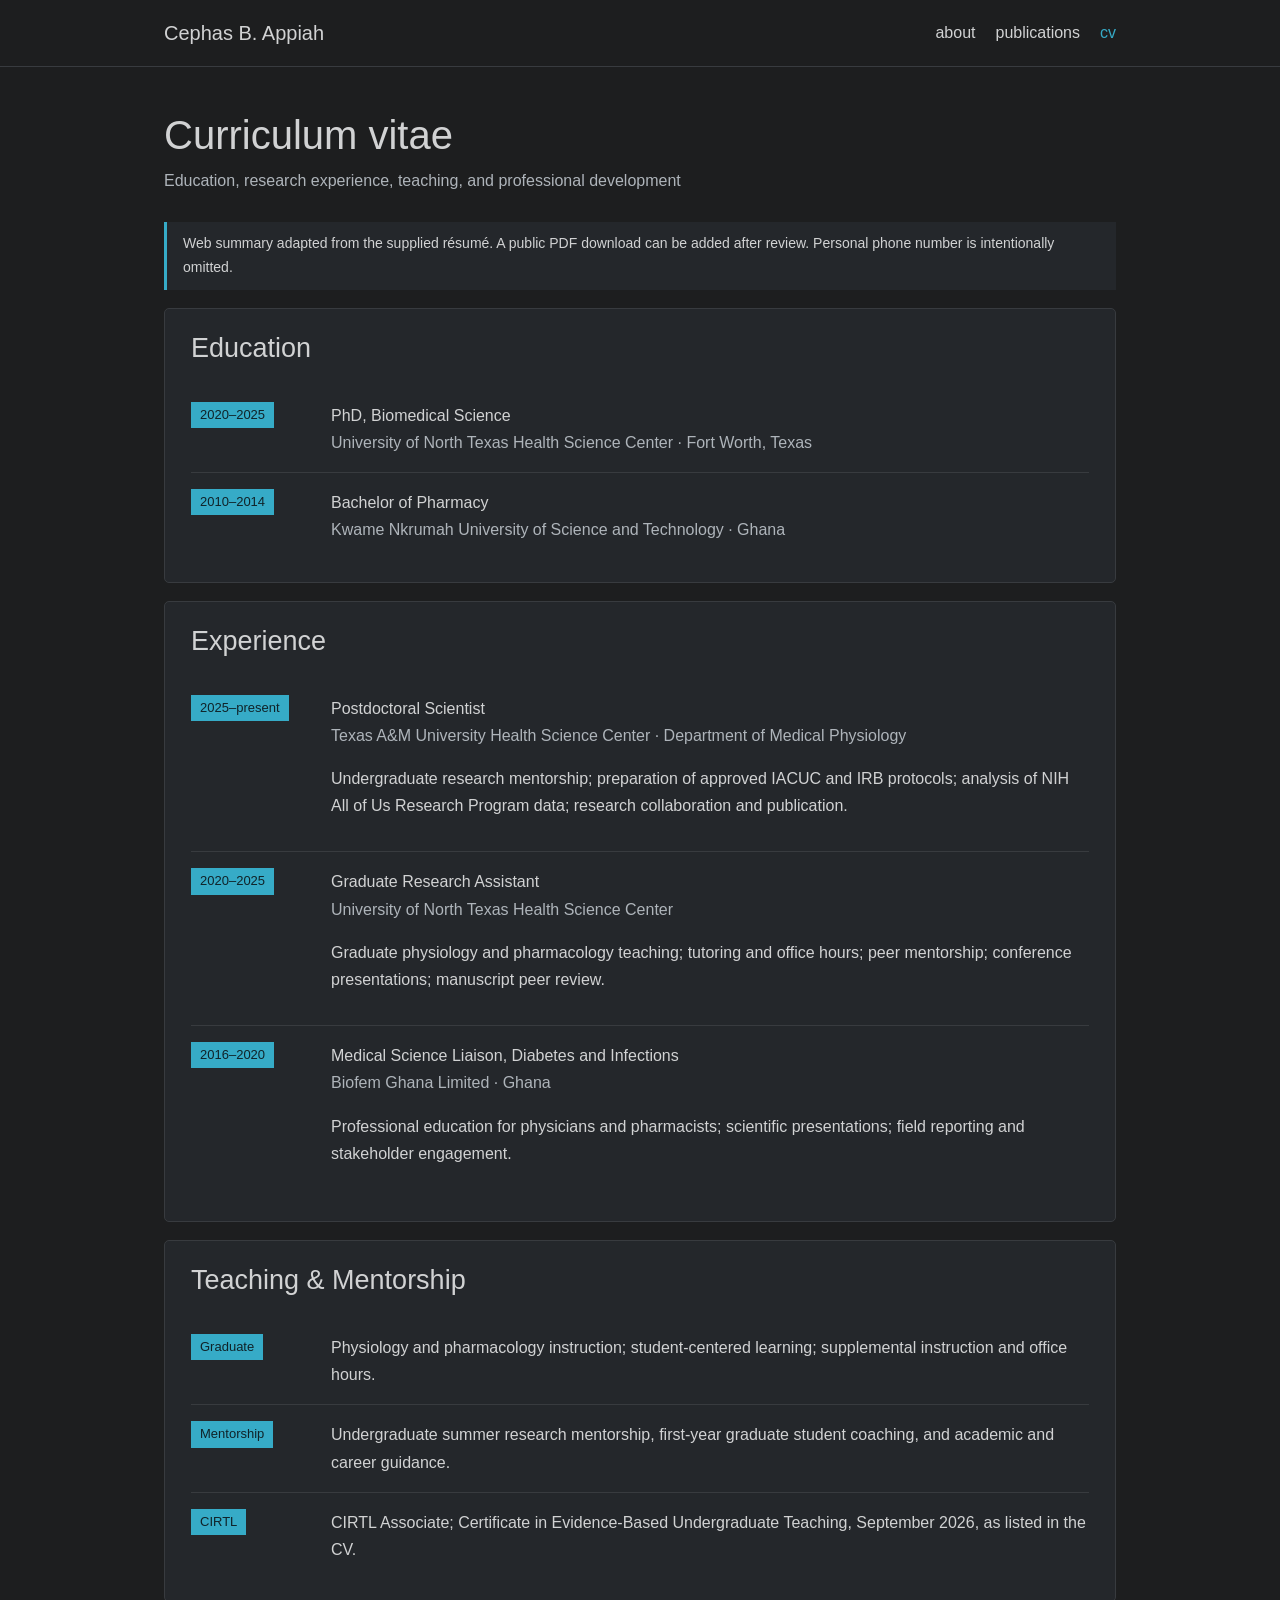
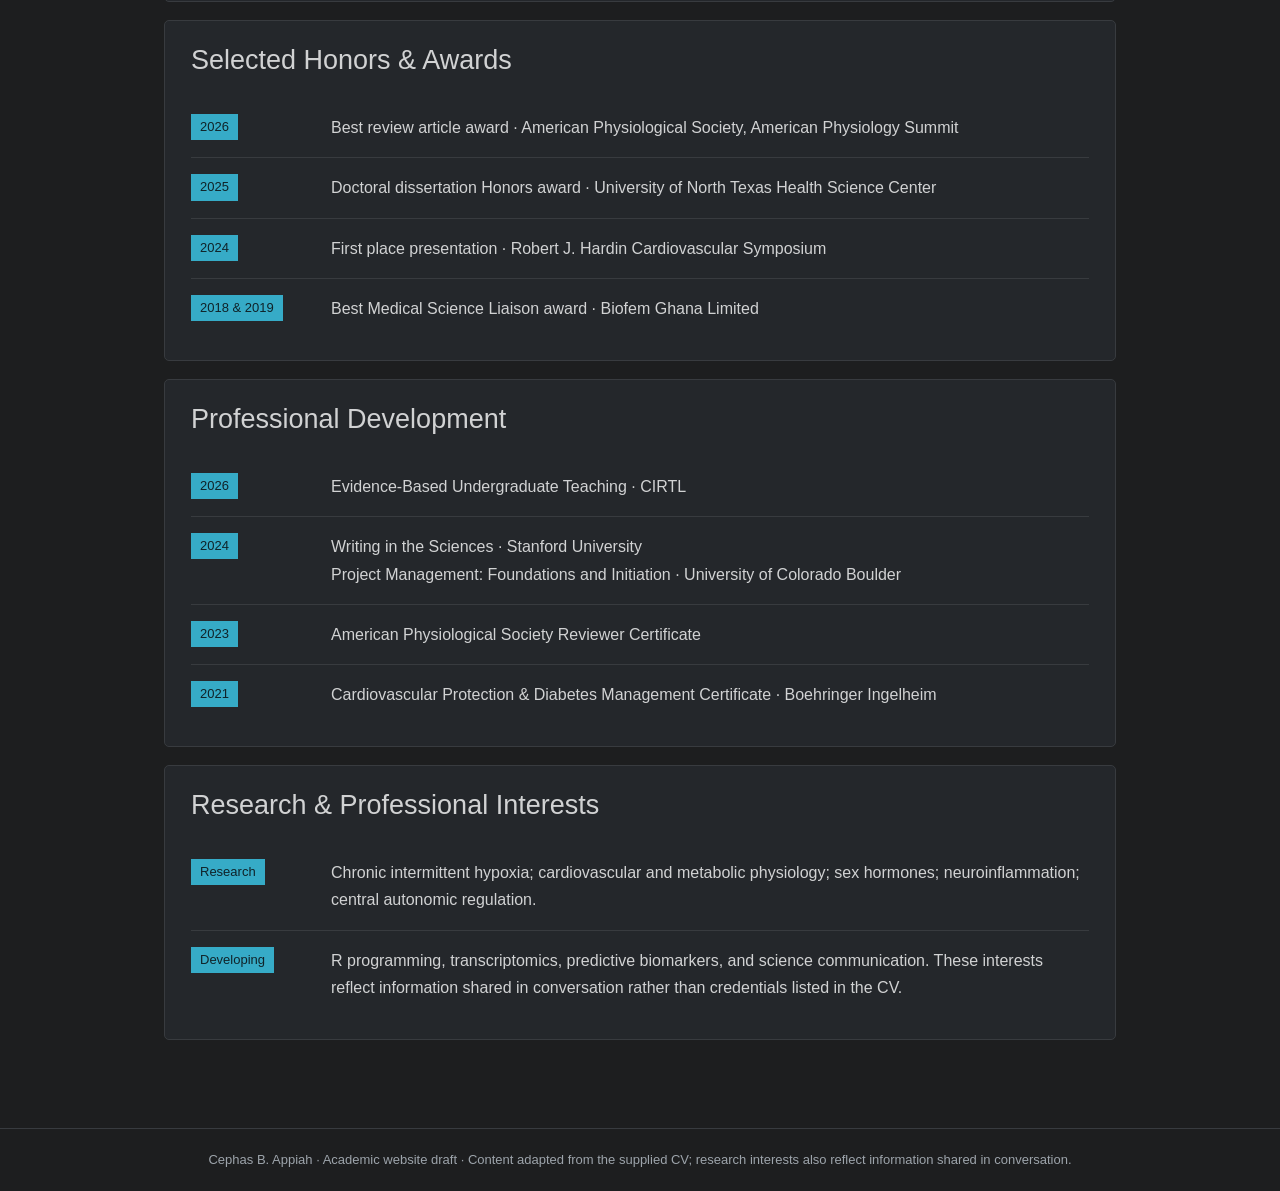
==== cv.html @ 6aa73a5d "Add files via upload Add academic website" ====
<!doctype html><html lang="en"><head><meta charset="utf-8"><meta name="viewport" content="width=device-width, initial-scale=1"><title>CV | Cephas B. Appiah</title><link rel="stylesheet" href="style.css"></head><body><header><div class="bar"><a class="brand" href="index.html">Cephas B. Appiah</a><nav aria-label="Main navigation"><a href="index.html" >about</a><a href="publications.html" >publications</a><a href="cv.html" aria-current="page">cv</a></nav></div></header><main><h1>Curriculum vitae</h1><p class="subtitle">Education, research experience, teaching, and professional development</p><p class="note">Web summary adapted from the supplied résumé. A public PDF download can be added after review. Personal phone number is intentionally omitted.</p><section class="card"><h2>Education</h2><div class="entry"><span class="year">2020–2025</span><div>PhD, Biomedical Science<br><span class="muted">University of North Texas Health Science Center · Fort Worth, Texas</span></div></div><div class="entry"><span class="year">2010–2014</span><div>Bachelor of Pharmacy<br><span class="muted">Kwame Nkrumah University of Science and Technology · Ghana</span></div></div></section><section class="card"><h2>Experience</h2><div class="entry"><span class="year">2025–present</span><div>Postdoctoral Scientist<br><span class="muted">Texas A&amp;M University Health Science Center · Department of Medical Physiology</span><p>Undergraduate research mentorship; preparation of approved IACUC and IRB protocols; analysis of NIH All of Us Research Program data; research collaboration and publication.</p></div></div><div class="entry"><span class="year">2020–2025</span><div>Graduate Research Assistant<br><span class="muted">University of North Texas Health Science Center</span><p>Graduate physiology and pharmacology teaching; tutoring and office hours; peer mentorship; conference presentations; manuscript peer review.</p></div></div><div class="entry"><span class="year">2016–2020</span><div>Medical Science Liaison, Diabetes and Infections<br><span class="muted">Biofem Ghana Limited · Ghana</span><p>Professional education for physicians and pharmacists; scientific presentations; field reporting and stakeholder engagement.</p></div></div></section><section class="card"><h2>Teaching &amp; Mentorship</h2><div class="entry"><span class="year">Graduate</span><div>Physiology and pharmacology instruction; student-centered learning; supplemental instruction and office hours.</div></div><div class="entry"><span class="year">Mentorship</span><div>Undergraduate summer research mentorship, first-year graduate student coaching, and academic and career guidance.</div></div><div class="entry"><span class="year">CIRTL</span><div>CIRTL Associate; Certificate in Evidence-Based Undergraduate Teaching, September 2026, as listed in the CV.</div></div></section><section class="card"><h2>Selected Honors &amp; Awards</h2><div class="entry"><span class="year">2026</span><div>Best review article award · American Physiological Society, American Physiology Summit</div></div><div class="entry"><span class="year">2025</span><div>Doctoral dissertation Honors award · University of North Texas Health Science Center</div></div><div class="entry"><span class="year">2024</span><div>First place presentation · Robert J. Hardin Cardiovascular Symposium</div></div><div class="entry"><span class="year">2018 &amp; 2019</span><div>Best Medical Science Liaison award · Biofem Ghana Limited</div></div></section><section class="card"><h2>Professional Development</h2><div class="entry"><span class="year">2026</span><div>Evidence-Based Undergraduate Teaching · CIRTL</div></div><div class="entry"><span class="year">2024</span><div>Writing in the Sciences · Stanford University<br>Project Management: Foundations and Initiation · University of Colorado Boulder</div></div><div class="entry"><span class="year">2023</span><div>American Physiological Society Reviewer Certificate</div></div><div class="entry"><span class="year">2021</span><div>Cardiovascular Protection &amp; Diabetes Management Certificate · Boehringer Ingelheim</div></div></section><section class="card"><h2>Research &amp; Professional Interests</h2><div class="entry"><span class="year">Research</span><div>Chronic intermittent hypoxia; cardiovascular and metabolic physiology; sex hormones; neuroinflammation; central autonomic regulation.</div></div><div class="entry"><span class="year">Developing</span><div>R programming, transcriptomics, predictive biomarkers, and science communication. These interests reflect information shared in conversation rather than credentials listed in the CV.</div></div></section></main><footer>Cephas B. Appiah · Academic website draft · Content adapted from the supplied CV; research interests also reflect information shared in conversation.</footer></body></html>
---- style.css ----
*{box-sizing:border-box} :root{--bg:#1d1e1f;--card:#24272b;--text:#d1d2d3;--accent:#36abc7;--line:#383b3f} body{margin:0;background:var(--bg);color:var(--text);font:16px/1.7 Arial,sans-serif}a{color:var(--accent);text-decoration:none}a:hover{text-decoration:underline}header{border-bottom:1px solid var(--line);position:sticky;top:0;background:var(--bg);z-index:2}.bar{max-width:1000px;margin:auto;padding:16px 24px;display:flex;justify-content:space-between;gap:24px;align-items:center}.brand{color:var(--text);font-size:20px}nav{display:flex;gap:20px;flex-wrap:wrap}nav a{color:var(--text)}nav a[aria-current=page]{color:var(--accent)}main{max-width:1000px;margin:auto;padding:42px 24px 70px}h1,h2,h3{font-weight:400;line-height:1.3}h1{font-size:40px;margin:0 0 6px}h2{font-size:27px;margin-top:34px}h3{font-size:20px}.subtitle{color:#aeb4ba;margin:0 0 28px}.profile{float:right;width:260px;margin:0 0 24px 34px}.portrait{height:285px;border:1px dashed #626b74;border-radius:5px;display:grid;place-items:center;text-align:center;padding:25px;background:var(--card);color:#aeb4ba}.contact{font-size:14px;overflow-wrap:anywhere}.clear{clear:both}.card{background:var(--card);border:1px solid var(--line);border-radius:5px;padding:22px 26px;margin:18px 0}.card h2{margin:0 0 20px}.entry{padding:16px 0;border-top:1px solid var(--line);display:grid;grid-template-columns:120px 1fr;gap:20px}.entry:first-of-type{border-top:0}.year{background:var(--accent);color:#102329;padding:2px 9px;font-size:13px;align-self:start;width:fit-content}.muted{color:#aeb4ba}.pub{margin:23px 0}.pub p{margin:3px 0}.pubyear{text-align:right;color:#8c939a;border-top:1px solid var(--line);padding-top:18px;font-size:29px}input{background:#e6e7e8;color:#222;border:0;border-radius:4px;padding:12px;font:inherit;width:min(100%,400px);margin:18px 0}.button{display:inline-block;border:1px solid var(--accent);padding:7px 15px;border-radius:4px;margin:8px 8px 8px 0}footer{border-top:1px solid var(--line);padding:20px;text-align:center;color:#9da4ab;font-size:13px}.note{font-size:14px;border-left:3px solid var(--accent);padding:10px 16px;background:var(--card)}@media(max-width:650px){.bar{align-items:flex-start;flex-direction:column;gap:10px}nav{gap:16px}h1{font-size:32px}.profile{float:none;width:100%;margin:20px 0}.portrait{height:220px}.entry{grid-template-columns:1fr;gap:8px}main{padding-top:28px}}
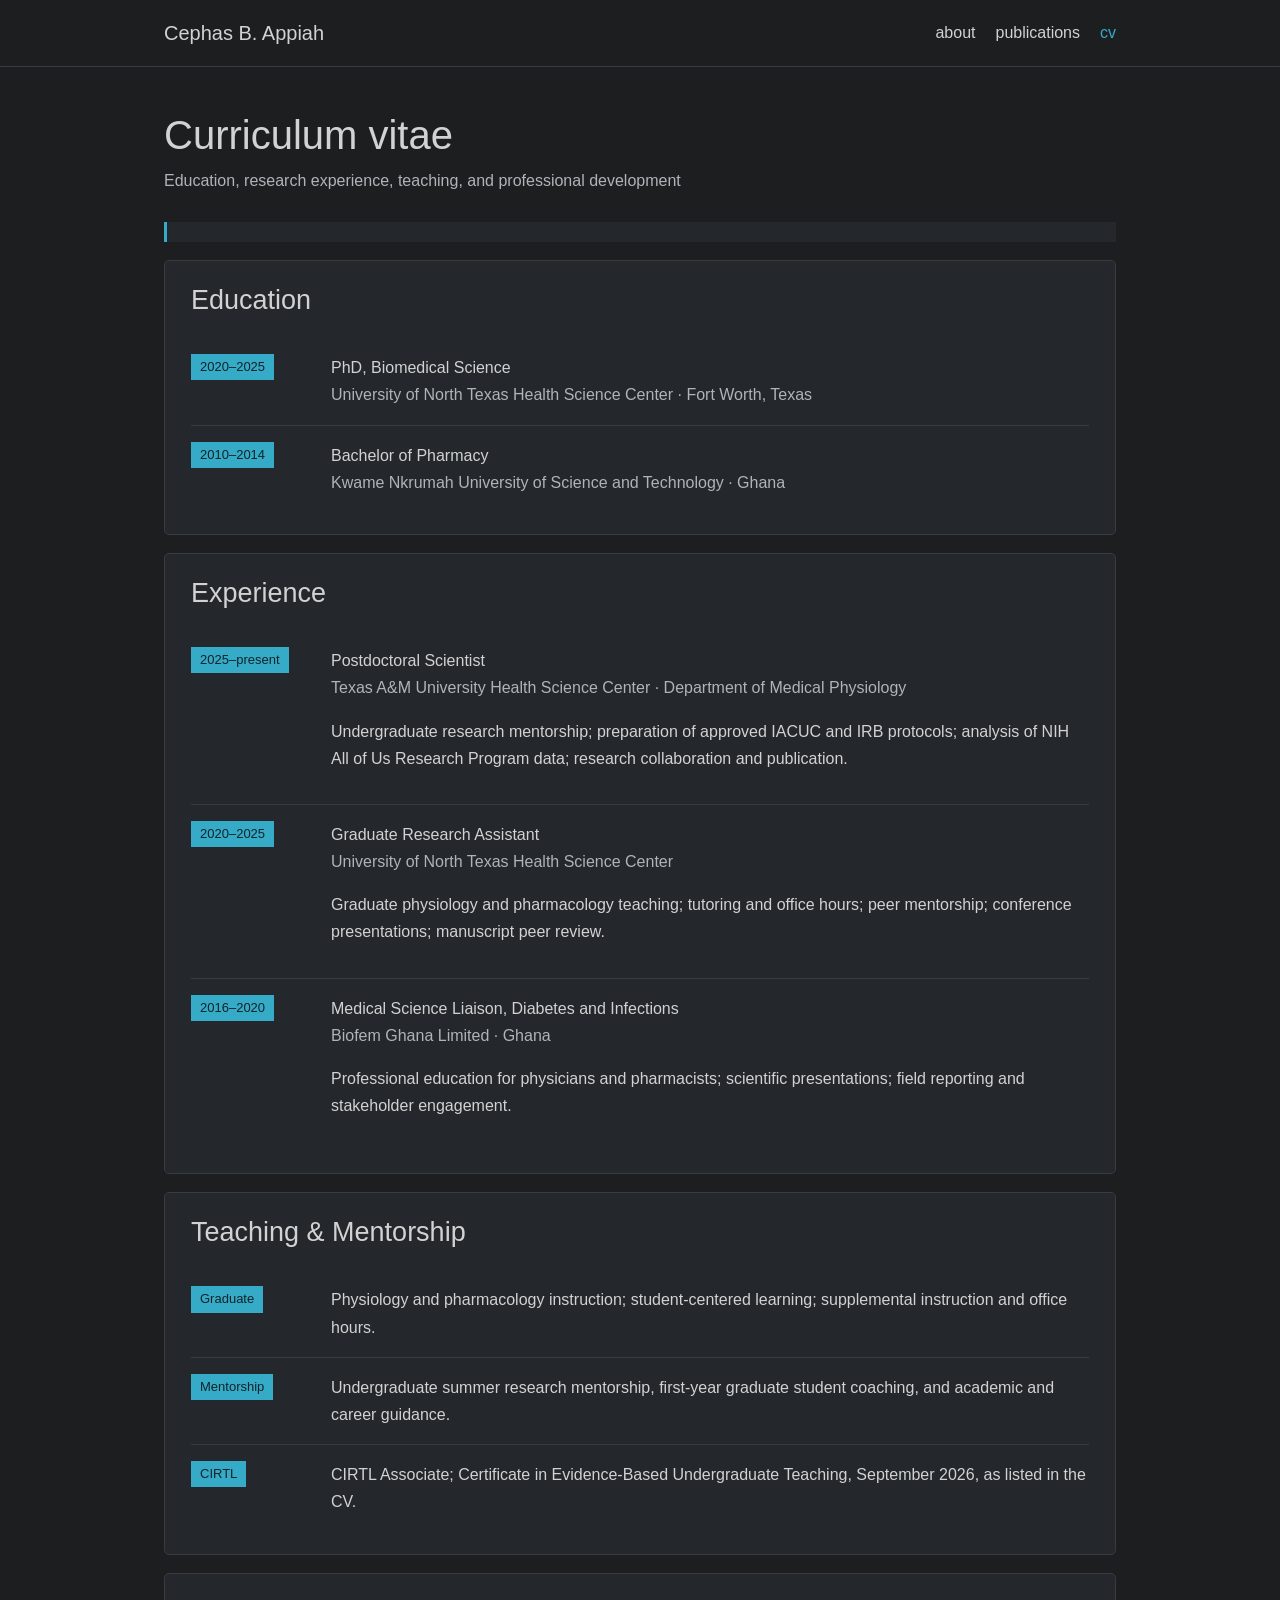
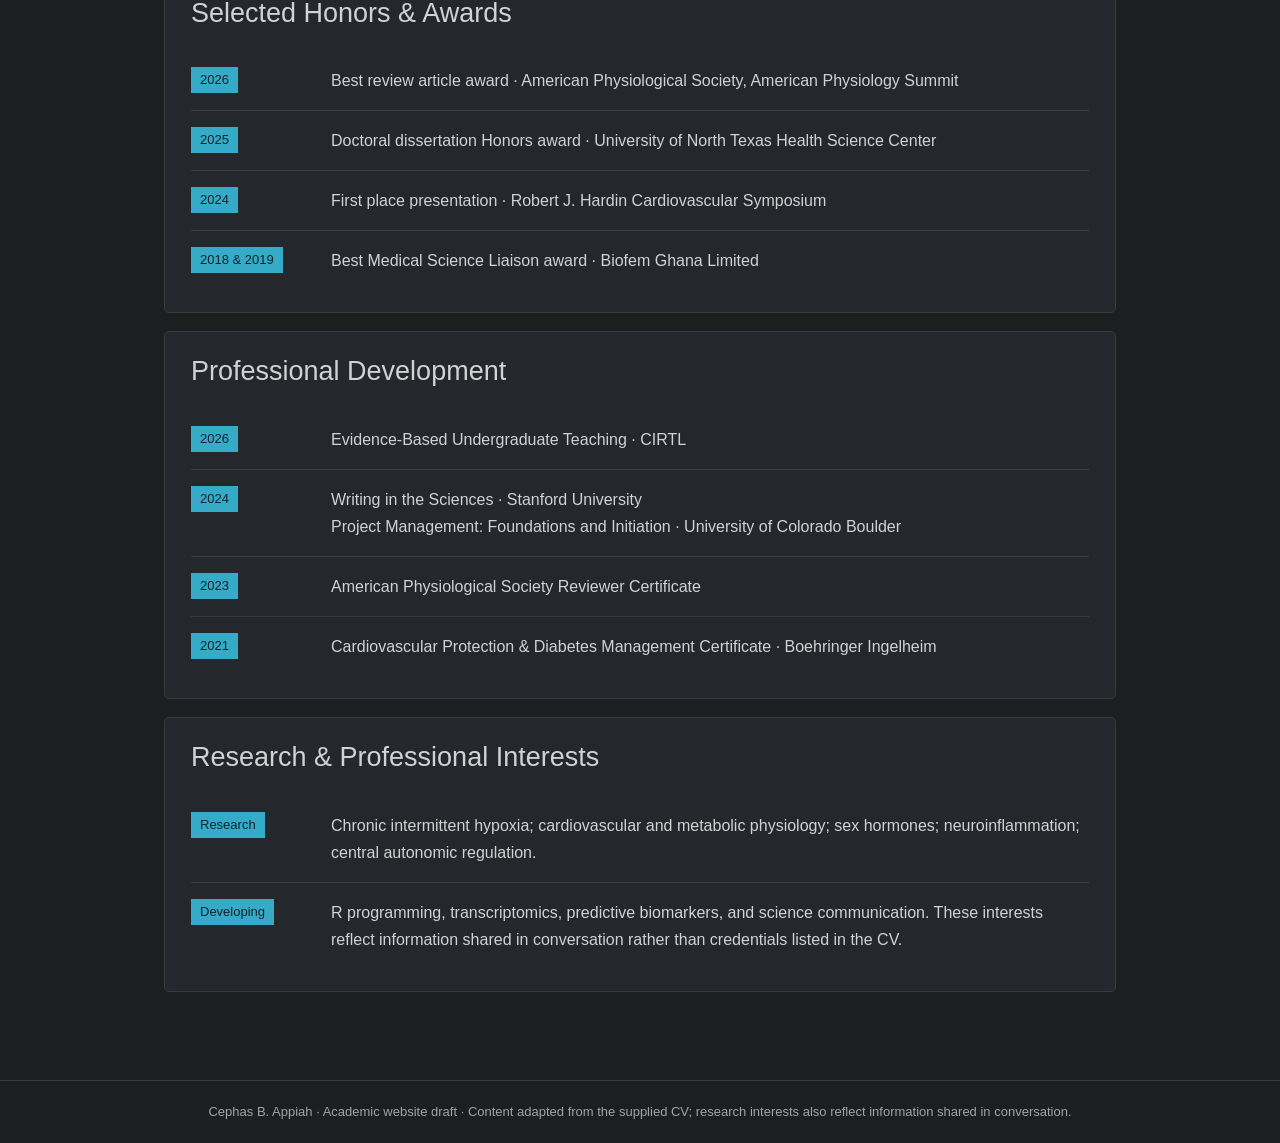
==== commit 4e350c28: "Update cv.html" ====
--- a/cv.html
+++ b/cv.html
@@ -1 +1 @@
-<!doctype html><html lang="en"><head><meta charset="utf-8"><meta name="viewport" content="width=device-width, initial-scale=1"><title>CV | Cephas B. Appiah</title><link rel="stylesheet" href="style.css"></head><body><header><div class="bar"><a class="brand" href="index.html">Cephas B. Appiah</a><nav aria-label="Main navigation"><a href="index.html" >about</a><a href="publications.html" >publications</a><a href="cv.html" aria-current="page">cv</a></nav></div></header><main><h1>Curriculum vitae</h1><p class="subtitle">Education, research experience, teaching, and professional development</p><p class="note">Web summary adapted from the supplied résumé. A public PDF download can be added after review. Personal phone number is intentionally omitted.</p><section class="card"><h2>Education</h2><div class="entry"><span class="year">2020–2025</span><div>PhD, Biomedical Science<br><span class="muted">University of North Texas Health Science Center · Fort Worth, Texas</span></div></div><div class="entry"><span class="year">2010–2014</span><div>Bachelor of Pharmacy<br><span class="muted">Kwame Nkrumah University of Science and Technology · Ghana</span></div></div></section><section class="card"><h2>Experience</h2><div class="entry"><span class="year">2025–present</span><div>Postdoctoral Scientist<br><span class="muted">Texas A&amp;M University Health Science Center · Department of Medical Physiology</span><p>Undergraduate research mentorship; preparation of approved IACUC and IRB protocols; analysis of NIH All of Us Research Program data; research collaboration and publication.</p></div></div><div class="entry"><span class="year">2020–2025</span><div>Graduate Research Assistant<br><span class="muted">University of North Texas Health Science Center</span><p>Graduate physiology and pharmacology teaching; tutoring and office hours; peer mentorship; conference presentations; manuscript peer review.</p></div></div><div class="entry"><span class="year">2016–2020</span><div>Medical Science Liaison, Diabetes and Infections<br><span class="muted">Biofem Ghana Limited · Ghana</span><p>Professional education for physicians and pharmacists; scientific presentations; field reporting and stakeholder engagement.</p></div></div></section><section class="card"><h2>Teaching &amp; Mentorship</h2><div class="entry"><span class="year">Graduate</span><div>Physiology and pharmacology instruction; student-centered learning; supplemental instruction and office hours.</div></div><div class="entry"><span class="year">Mentorship</span><div>Undergraduate summer research mentorship, first-year graduate student coaching, and academic and career guidance.</div></div><div class="entry"><span class="year">CIRTL</span><div>CIRTL Associate; Certificate in Evidence-Based Undergraduate Teaching, September 2026, as listed in the CV.</div></div></section><section class="card"><h2>Selected Honors &amp; Awards</h2><div class="entry"><span class="year">2026</span><div>Best review article award · American Physiological Society, American Physiology Summit</div></div><div class="entry"><span class="year">2025</span><div>Doctoral dissertation Honors award · University of North Texas Health Science Center</div></div><div class="entry"><span class="year">2024</span><div>First place presentation · Robert J. Hardin Cardiovascular Symposium</div></div><div class="entry"><span class="year">2018 &amp; 2019</span><div>Best Medical Science Liaison award · Biofem Ghana Limited</div></div></section><section class="card"><h2>Professional Development</h2><div class="entry"><span class="year">2026</span><div>Evidence-Based Undergraduate Teaching · CIRTL</div></div><div class="entry"><span class="year">2024</span><div>Writing in the Sciences · Stanford University<br>Project Management: Foundations and Initiation · University of Colorado Boulder</div></div><div class="entry"><span class="year">2023</span><div>American Physiological Society Reviewer Certificate</div></div><div class="entry"><span class="year">2021</span><div>Cardiovascular Protection &amp; Diabetes Management Certificate · Boehringer Ingelheim</div></div></section><section class="card"><h2>Research &amp; Professional Interests</h2><div class="entry"><span class="year">Research</span><div>Chronic intermittent hypoxia; cardiovascular and metabolic physiology; sex hormones; neuroinflammation; central autonomic regulation.</div></div><div class="entry"><span class="year">Developing</span><div>R programming, transcriptomics, predictive biomarkers, and science communication. These interests reflect information shared in conversation rather than credentials listed in the CV.</div></div></section></main><footer>Cephas B. Appiah · Academic website draft · Content adapted from the supplied CV; research interests also reflect information shared in conversation.</footer></body></html>+<!doctype html><html lang="en"><head><meta charset="utf-8"><meta name="viewport" content="width=device-width, initial-scale=1"><title>CV | Cephas B. Appiah</title><link rel="stylesheet" href="style.css"></head><body><header><div class="bar"><a class="brand" href="index.html">Cephas B. Appiah</a><nav aria-label="Main navigation"><a href="index.html" >about</a><a href="publications.html" >publications</a><a href="cv.html" aria-current="page">cv</a></nav></div></header><main><h1>Curriculum vitae</h1><p class="subtitle">Education, research experience, teaching, and professional development</p><p class="note"></p><section class="card"><h2>Education</h2><div class="entry"><span class="year">2020–2025</span><div>PhD, Biomedical Science<br><span class="muted">University of North Texas Health Science Center · Fort Worth, Texas</span></div></div><div class="entry"><span class="year">2010–2014</span><div>Bachelor of Pharmacy<br><span class="muted">Kwame Nkrumah University of Science and Technology · Ghana</span></div></div></section><section class="card"><h2>Experience</h2><div class="entry"><span class="year">2025–present</span><div>Postdoctoral Scientist<br><span class="muted">Texas A&amp;M University Health Science Center · Department of Medical Physiology</span><p>Undergraduate research mentorship; preparation of approved IACUC and IRB protocols; analysis of NIH All of Us Research Program data; research collaboration and publication.</p></div></div><div class="entry"><span class="year">2020–2025</span><div>Graduate Research Assistant<br><span class="muted">University of North Texas Health Science Center</span><p>Graduate physiology and pharmacology teaching; tutoring and office hours; peer mentorship; conference presentations; manuscript peer review.</p></div></div><div class="entry"><span class="year">2016–2020</span><div>Medical Science Liaison, Diabetes and Infections<br><span class="muted">Biofem Ghana Limited · Ghana</span><p>Professional education for physicians and pharmacists; scientific presentations; field reporting and stakeholder engagement.</p></div></div></section><section class="card"><h2>Teaching &amp; Mentorship</h2><div class="entry"><span class="year">Graduate</span><div>Physiology and pharmacology instruction; student-centered learning; supplemental instruction and office hours.</div></div><div class="entry"><span class="year">Mentorship</span><div>Undergraduate summer research mentorship, first-year graduate student coaching, and academic and career guidance.</div></div><div class="entry"><span class="year">CIRTL</span><div>CIRTL Associate; Certificate in Evidence-Based Undergraduate Teaching, September 2026, as listed in the CV.</div></div></section><section class="card"><h2>Selected Honors &amp; Awards</h2><div class="entry"><span class="year">2026</span><div>Best review article award · American Physiological Society, American Physiology Summit</div></div><div class="entry"><span class="year">2025</span><div>Doctoral dissertation Honors award · University of North Texas Health Science Center</div></div><div class="entry"><span class="year">2024</span><div>First place presentation · Robert J. Hardin Cardiovascular Symposium</div></div><div class="entry"><span class="year">2018 &amp; 2019</span><div>Best Medical Science Liaison award · Biofem Ghana Limited</div></div></section><section class="card"><h2>Professional Development</h2><div class="entry"><span class="year">2026</span><div>Evidence-Based Undergraduate Teaching · CIRTL</div></div><div class="entry"><span class="year">2024</span><div>Writing in the Sciences · Stanford University<br>Project Management: Foundations and Initiation · University of Colorado Boulder</div></div><div class="entry"><span class="year">2023</span><div>American Physiological Society Reviewer Certificate</div></div><div class="entry"><span class="year">2021</span><div>Cardiovascular Protection &amp; Diabetes Management Certificate · Boehringer Ingelheim</div></div></section><section class="card"><h2>Research &amp; Professional Interests</h2><div class="entry"><span class="year">Research</span><div>Chronic intermittent hypoxia; cardiovascular and metabolic physiology; sex hormones; neuroinflammation; central autonomic regulation.</div></div><div class="entry"><span class="year">Developing</span><div>R programming, transcriptomics, predictive biomarkers, and science communication. These interests reflect information shared in conversation rather than credentials listed in the CV.</div></div></section></main><footer>Cephas B. Appiah · Academic website draft · Content adapted from the supplied CV; research interests also reflect information shared in conversation.</footer></body></html>
--- a/style.css
+++ b/style.css
@@ -1 +1,7 @@
-*{box-sizing:border-box} :root{--bg:#1d1e1f;--card:#24272b;--text:#d1d2d3;--accent:#36abc7;--line:#383b3f} body{margin:0;background:var(--bg);color:var(--text);font:16px/1.7 Arial,sans-serif}a{color:var(--accent);text-decoration:none}a:hover{text-decoration:underline}header{border-bottom:1px solid var(--line);position:sticky;top:0;background:var(--bg);z-index:2}.bar{max-width:1000px;margin:auto;padding:16px 24px;display:flex;justify-content:space-between;gap:24px;align-items:center}.brand{color:var(--text);font-size:20px}nav{display:flex;gap:20px;flex-wrap:wrap}nav a{color:var(--text)}nav a[aria-current=page]{color:var(--accent)}main{max-width:1000px;margin:auto;padding:42px 24px 70px}h1,h2,h3{font-weight:400;line-height:1.3}h1{font-size:40px;margin:0 0 6px}h2{font-size:27px;margin-top:34px}h3{font-size:20px}.subtitle{color:#aeb4ba;margin:0 0 28px}.profile{float:right;width:260px;margin:0 0 24px 34px}.portrait{height:285px;border:1px dashed #626b74;border-radius:5px;display:grid;place-items:center;text-align:center;padding:25px;background:var(--card);color:#aeb4ba}.contact{font-size:14px;overflow-wrap:anywhere}.clear{clear:both}.card{background:var(--card);border:1px solid var(--line);border-radius:5px;padding:22px 26px;margin:18px 0}.card h2{margin:0 0 20px}.entry{padding:16px 0;border-top:1px solid var(--line);display:grid;grid-template-columns:120px 1fr;gap:20px}.entry:first-of-type{border-top:0}.year{background:var(--accent);color:#102329;padding:2px 9px;font-size:13px;align-self:start;width:fit-content}.muted{color:#aeb4ba}.pub{margin:23px 0}.pub p{margin:3px 0}.pubyear{text-align:right;color:#8c939a;border-top:1px solid var(--line);padding-top:18px;font-size:29px}input{background:#e6e7e8;color:#222;border:0;border-radius:4px;padding:12px;font:inherit;width:min(100%,400px);margin:18px 0}.button{display:inline-block;border:1px solid var(--accent);padding:7px 15px;border-radius:4px;margin:8px 8px 8px 0}footer{border-top:1px solid var(--line);padding:20px;text-align:center;color:#9da4ab;font-size:13px}.note{font-size:14px;border-left:3px solid var(--accent);padding:10px 16px;background:var(--card)}@media(max-width:650px){.bar{align-items:flex-start;flex-direction:column;gap:10px}nav{gap:16px}h1{font-size:32px}.profile{float:none;width:100%;margin:20px 0}.portrait{height:220px}.entry{grid-template-columns:1fr;gap:8px}main{padding-top:28px}}+*{box-sizing:border-box} :root{--bg:#1d1e1f;--card:#24272b;--text:#d1d2d3;--accent:#36abc7;--line:#383b3f} body{margin:0;background:var(--bg);color:var(--text);font:16px/1.7 Arial,sans-serif}a{color:var(--accent);text-decoration:none}a:hover{text-decoration:underline}header{border-bottom:1px solid var(--line);position:sticky;top:0;background:var(--bg);z-index:2}.bar{max-width:1000px;margin:auto;padding:16px 24px;display:flex;justify-content:space-between;gap:24px;align-items:center}.brand{color:var(--text);font-size:20px}nav{display:flex;gap:20px;flex-wrap:wrap}nav a{color:var(--text)}nav a[aria-current=page]{color:var(--accent)}main{max-width:1000px;margin:auto;padding:42px 24px 70px}h1,h2,h3{font-weight:400;line-height:1.3}h1{font-size:40px;margin:0 0 6px}h2{font-size:27px;margin-top:34px}h3{font-size:20px}.subtitle{color:#aeb4ba;margin:0 0 28px}.profile{float:right;width:260px;margin:0 0 24px 34px}.portrait{height:285px;border:1px dashed #626b74;border-radius:5px;display:grid;place-items:center;text-align:center;padding:25px;background:var(--card);color:#aeb4ba}.contact{font-size:14px;overflow-wrap:anywhere}.clear{clear:both}.card{background:var(--card);border:1px solid var(--line);border-radius:5px;padding:22px 26px;margin:18px 0}.card h2{margin:0 0 20px}.entry{padding:16px 0;border-top:1px solid var(--line);display:grid;grid-template-columns:120px 1fr;gap:20px}.entry:first-of-type{border-top:0}.year{background:var(--accent);color:#102329;padding:2px 9px;font-size:13px;align-self:start;width:fit-content}.muted{color:#aeb4ba}.pub{margin:23px 0}.pub p{margin:3px 0}.pubyear{text-align:right;color:#8c939a;border-top:1px solid var(--line);padding-top:18px;font-size:29px}input{background:#e6e7e8;color:#222;border:0;border-radius:4px;padding:12px;font:inherit;width:min(100%,400px);margin:18px 0}.button{display:inline-block;border:1px solid var(--accent);padding:7px 15px;border-radius:4px;margin:8px 8px 8px 0}footer{border-top:1px solid var(--line);padding:20px;text-align:center;color:#9da4ab;font-size:13px}.note{font-size:14px;border-left:3px solid var(--accent);padding:10px 16px;background:var(--card)}@media(max-width:650px){.bar{align-items:flex-start;flex-direction:column;gap:10px}nav{gap:16px}h1{font-size:32px}.profile{float:none;width:100%;margin:20px 0}.portrait{height:25px}.entry{grid-template-columns:1fr;gap:4px}main{padding-top:8px}}.profile picture-photo {
+  display: block;
+  width: 100px;
+  max-width: 20%;
+  height: auto;
+  border-radius: 5px;
+}
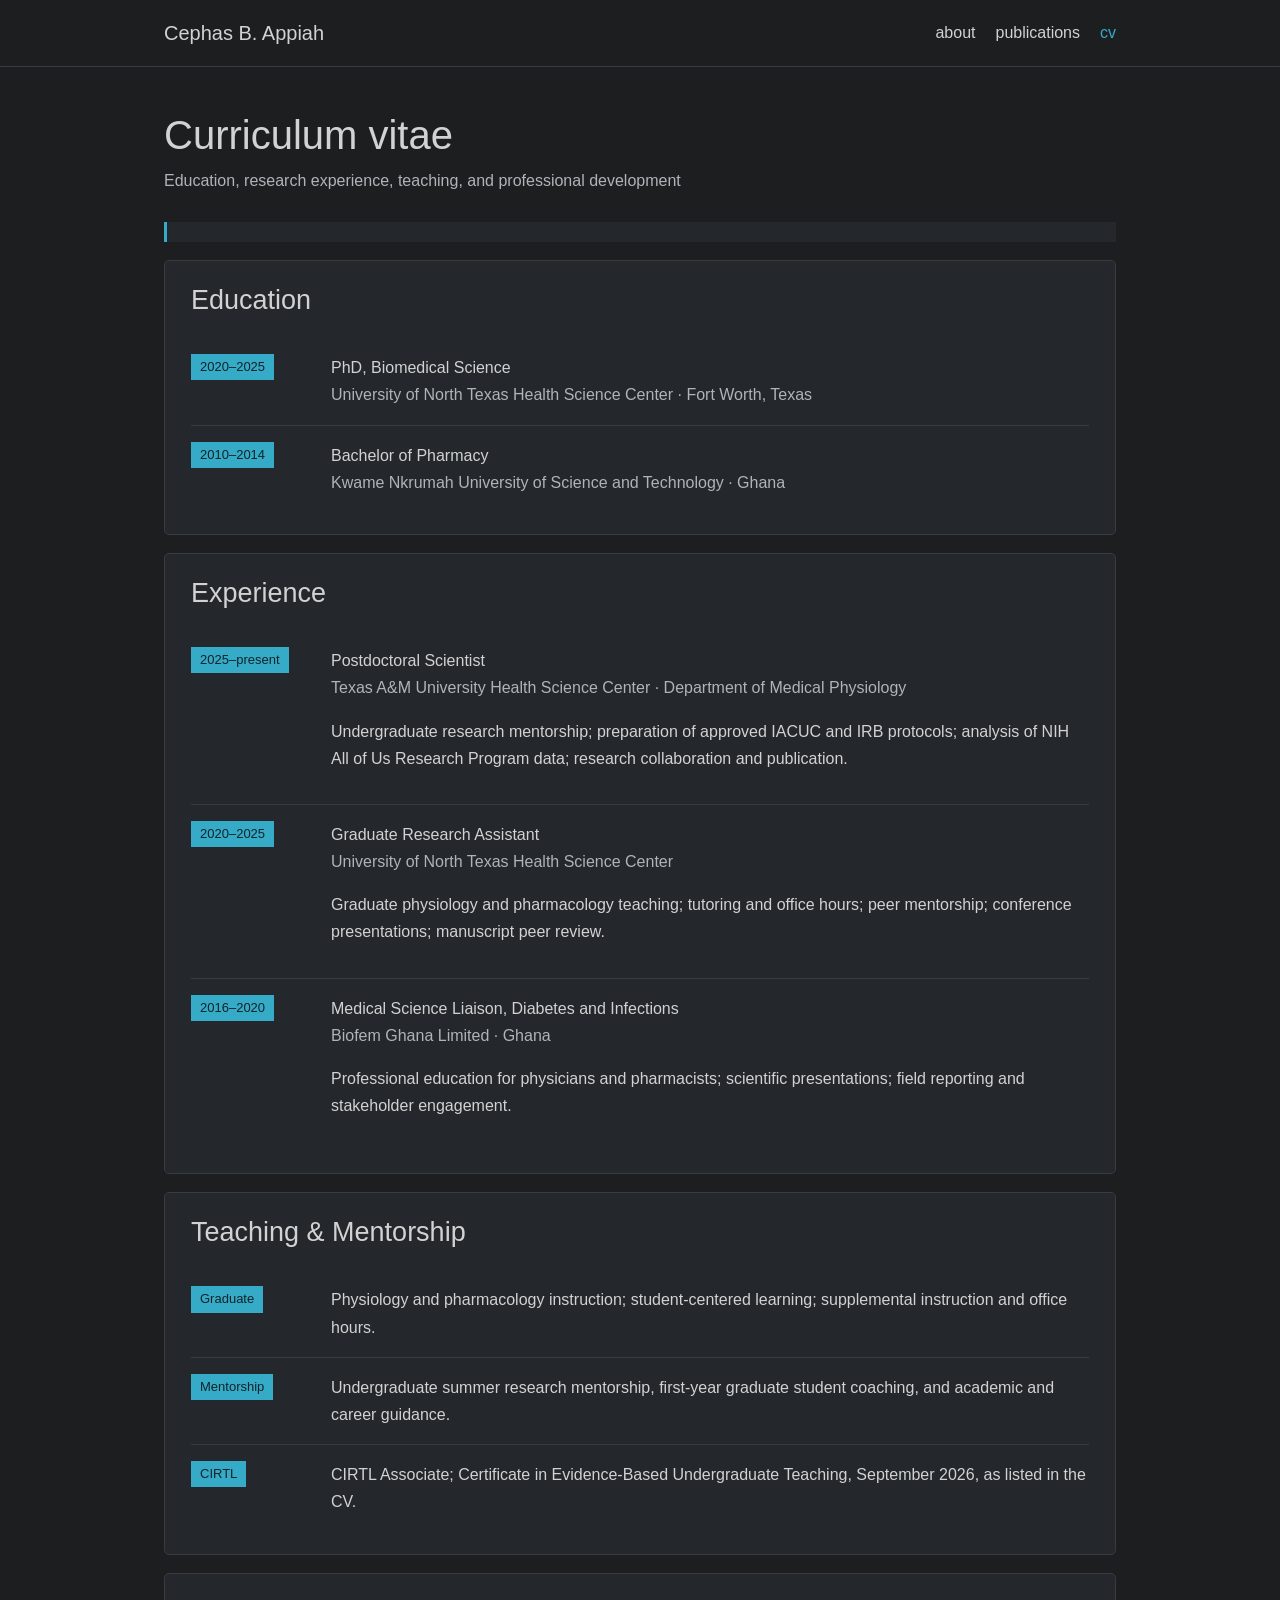
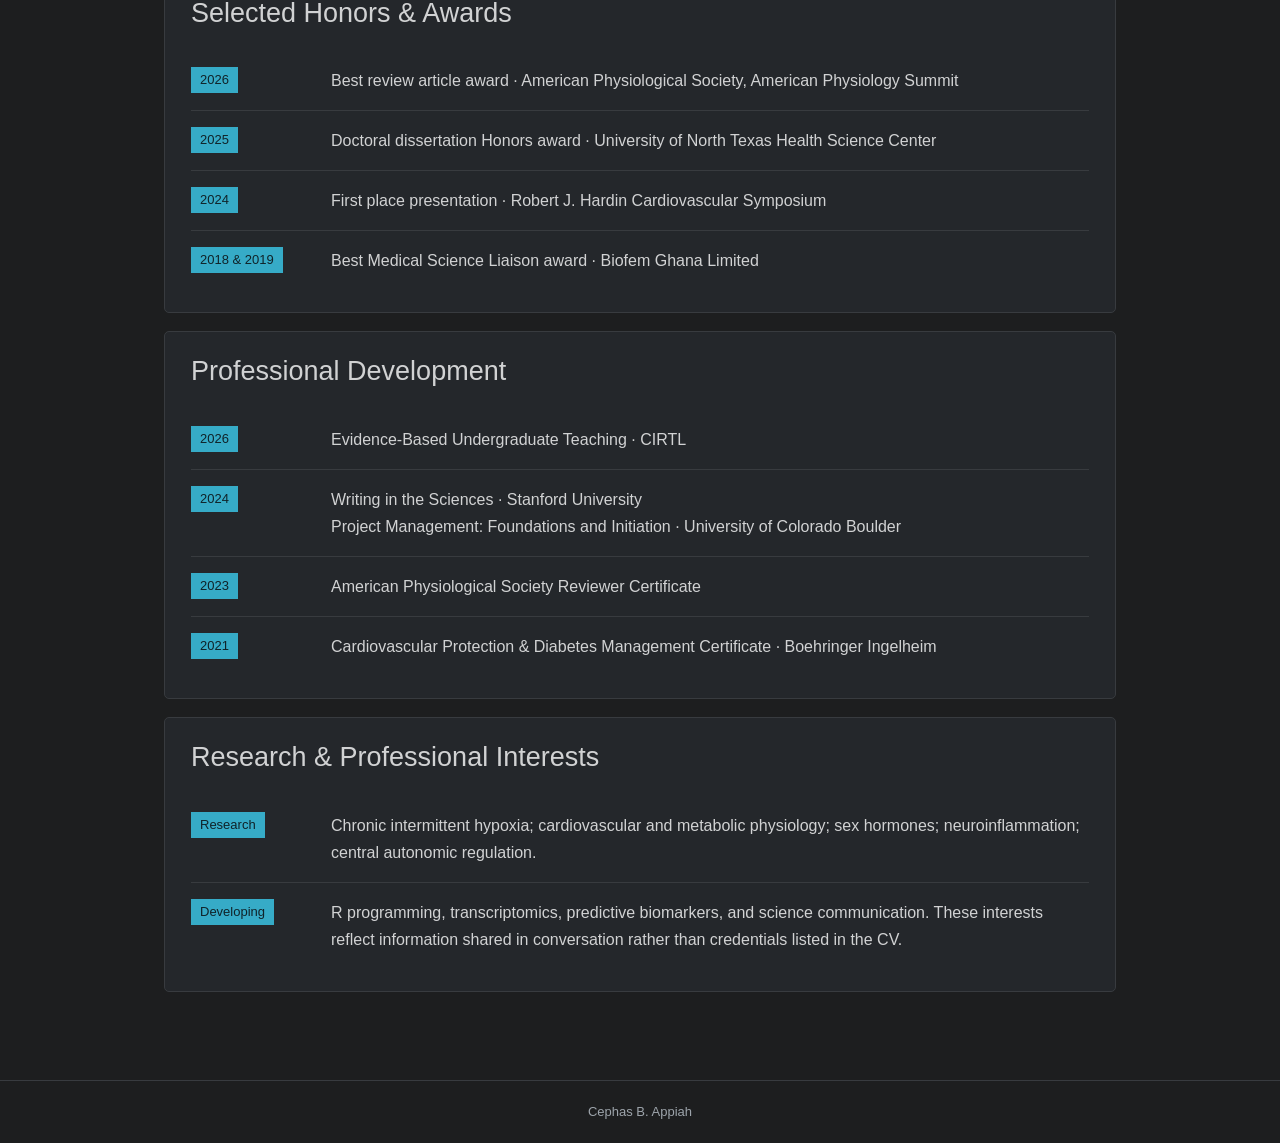
==== commit 0b2586aa: "Update cv.html" ====
--- a/cv.html
+++ b/cv.html
@@ -1 +1 @@
-<!doctype html><html lang="en"><head><meta charset="utf-8"><meta name="viewport" content="width=device-width, initial-scale=1"><title>CV | Cephas B. Appiah</title><link rel="stylesheet" href="style.css"></head><body><header><div class="bar"><a class="brand" href="index.html">Cephas B. Appiah</a><nav aria-label="Main navigation"><a href="index.html" >about</a><a href="publications.html" >publications</a><a href="cv.html" aria-current="page">cv</a></nav></div></header><main><h1>Curriculum vitae</h1><p class="subtitle">Education, research experience, teaching, and professional development</p><p class="note"></p><section class="card"><h2>Education</h2><div class="entry"><span class="year">2020–2025</span><div>PhD, Biomedical Science<br><span class="muted">University of North Texas Health Science Center · Fort Worth, Texas</span></div></div><div class="entry"><span class="year">2010–2014</span><div>Bachelor of Pharmacy<br><span class="muted">Kwame Nkrumah University of Science and Technology · Ghana</span></div></div></section><section class="card"><h2>Experience</h2><div class="entry"><span class="year">2025–present</span><div>Postdoctoral Scientist<br><span class="muted">Texas A&amp;M University Health Science Center · Department of Medical Physiology</span><p>Undergraduate research mentorship; preparation of approved IACUC and IRB protocols; analysis of NIH All of Us Research Program data; research collaboration and publication.</p></div></div><div class="entry"><span class="year">2020–2025</span><div>Graduate Research Assistant<br><span class="muted">University of North Texas Health Science Center</span><p>Graduate physiology and pharmacology teaching; tutoring and office hours; peer mentorship; conference presentations; manuscript peer review.</p></div></div><div class="entry"><span class="year">2016–2020</span><div>Medical Science Liaison, Diabetes and Infections<br><span class="muted">Biofem Ghana Limited · Ghana</span><p>Professional education for physicians and pharmacists; scientific presentations; field reporting and stakeholder engagement.</p></div></div></section><section class="card"><h2>Teaching &amp; Mentorship</h2><div class="entry"><span class="year">Graduate</span><div>Physiology and pharmacology instruction; student-centered learning; supplemental instruction and office hours.</div></div><div class="entry"><span class="year">Mentorship</span><div>Undergraduate summer research mentorship, first-year graduate student coaching, and academic and career guidance.</div></div><div class="entry"><span class="year">CIRTL</span><div>CIRTL Associate; Certificate in Evidence-Based Undergraduate Teaching, September 2026, as listed in the CV.</div></div></section><section class="card"><h2>Selected Honors &amp; Awards</h2><div class="entry"><span class="year">2026</span><div>Best review article award · American Physiological Society, American Physiology Summit</div></div><div class="entry"><span class="year">2025</span><div>Doctoral dissertation Honors award · University of North Texas Health Science Center</div></div><div class="entry"><span class="year">2024</span><div>First place presentation · Robert J. Hardin Cardiovascular Symposium</div></div><div class="entry"><span class="year">2018 &amp; 2019</span><div>Best Medical Science Liaison award · Biofem Ghana Limited</div></div></section><section class="card"><h2>Professional Development</h2><div class="entry"><span class="year">2026</span><div>Evidence-Based Undergraduate Teaching · CIRTL</div></div><div class="entry"><span class="year">2024</span><div>Writing in the Sciences · Stanford University<br>Project Management: Foundations and Initiation · University of Colorado Boulder</div></div><div class="entry"><span class="year">2023</span><div>American Physiological Society Reviewer Certificate</div></div><div class="entry"><span class="year">2021</span><div>Cardiovascular Protection &amp; Diabetes Management Certificate · Boehringer Ingelheim</div></div></section><section class="card"><h2>Research &amp; Professional Interests</h2><div class="entry"><span class="year">Research</span><div>Chronic intermittent hypoxia; cardiovascular and metabolic physiology; sex hormones; neuroinflammation; central autonomic regulation.</div></div><div class="entry"><span class="year">Developing</span><div>R programming, transcriptomics, predictive biomarkers, and science communication. These interests reflect information shared in conversation rather than credentials listed in the CV.</div></div></section></main><footer>Cephas B. Appiah · Academic website draft · Content adapted from the supplied CV; research interests also reflect information shared in conversation.</footer></body></html>
+<!doctype html><html lang="en"><head><meta charset="utf-8"><meta name="viewport" content="width=device-width, initial-scale=1"><title>CV | Cephas B. Appiah</title><link rel="stylesheet" href="style.css"></head><body><header><div class="bar"><a class="brand" href="index.html">Cephas B. Appiah</a><nav aria-label="Main navigation"><a href="index.html" >about</a><a href="publications.html" >publications</a><a href="cv.html" aria-current="page">cv</a></nav></div></header><main><h1>Curriculum vitae</h1><p class="subtitle">Education, research experience, teaching, and professional development</p><p class="note"></p><section class="card"><h2>Education</h2><div class="entry"><span class="year">2020–2025</span><div>PhD, Biomedical Science<br><span class="muted">University of North Texas Health Science Center · Fort Worth, Texas</span></div></div><div class="entry"><span class="year">2010–2014</span><div>Bachelor of Pharmacy<br><span class="muted">Kwame Nkrumah University of Science and Technology · Ghana</span></div></div></section><section class="card"><h2>Experience</h2><div class="entry"><span class="year">2025–present</span><div>Postdoctoral Scientist<br><span class="muted">Texas A&amp;M University Health Science Center · Department of Medical Physiology</span><p>Undergraduate research mentorship; preparation of approved IACUC and IRB protocols; analysis of NIH All of Us Research Program data; research collaboration and publication.</p></div></div><div class="entry"><span class="year">2020–2025</span><div>Graduate Research Assistant<br><span class="muted">University of North Texas Health Science Center</span><p>Graduate physiology and pharmacology teaching; tutoring and office hours; peer mentorship; conference presentations; manuscript peer review.</p></div></div><div class="entry"><span class="year">2016–2020</span><div>Medical Science Liaison, Diabetes and Infections<br><span class="muted">Biofem Ghana Limited · Ghana</span><p>Professional education for physicians and pharmacists; scientific presentations; field reporting and stakeholder engagement.</p></div></div></section><section class="card"><h2>Teaching &amp; Mentorship</h2><div class="entry"><span class="year">Graduate</span><div>Physiology and pharmacology instruction; student-centered learning; supplemental instruction and office hours.</div></div><div class="entry"><span class="year">Mentorship</span><div>Undergraduate summer research mentorship, first-year graduate student coaching, and academic and career guidance.</div></div><div class="entry"><span class="year">CIRTL</span><div>CIRTL Associate; Certificate in Evidence-Based Undergraduate Teaching, September 2026, as listed in the CV.</div></div></section><section class="card"><h2>Selected Honors &amp; Awards</h2><div class="entry"><span class="year">2026</span><div>Best review article award · American Physiological Society, American Physiology Summit</div></div><div class="entry"><span class="year">2025</span><div>Doctoral dissertation Honors award · University of North Texas Health Science Center</div></div><div class="entry"><span class="year">2024</span><div>First place presentation · Robert J. Hardin Cardiovascular Symposium</div></div><div class="entry"><span class="year">2018 &amp; 2019</span><div>Best Medical Science Liaison award · Biofem Ghana Limited</div></div></section><section class="card"><h2>Professional Development</h2><div class="entry"><span class="year">2026</span><div>Evidence-Based Undergraduate Teaching · CIRTL</div></div><div class="entry"><span class="year">2024</span><div>Writing in the Sciences · Stanford University<br>Project Management: Foundations and Initiation · University of Colorado Boulder</div></div><div class="entry"><span class="year">2023</span><div>American Physiological Society Reviewer Certificate</div></div><div class="entry"><span class="year">2021</span><div>Cardiovascular Protection &amp; Diabetes Management Certificate · Boehringer Ingelheim</div></div></section><section class="card"><h2>Research &amp; Professional Interests</h2><div class="entry"><span class="year">Research</span><div>Chronic intermittent hypoxia; cardiovascular and metabolic physiology; sex hormones; neuroinflammation; central autonomic regulation.</div></div><div class="entry"><span class="year">Developing</span><div>R programming, transcriptomics, predictive biomarkers, and science communication. These interests reflect information shared in conversation rather than credentials listed in the CV.</div></div></section></main><footer>Cephas B. Appiah </footer></body></html>
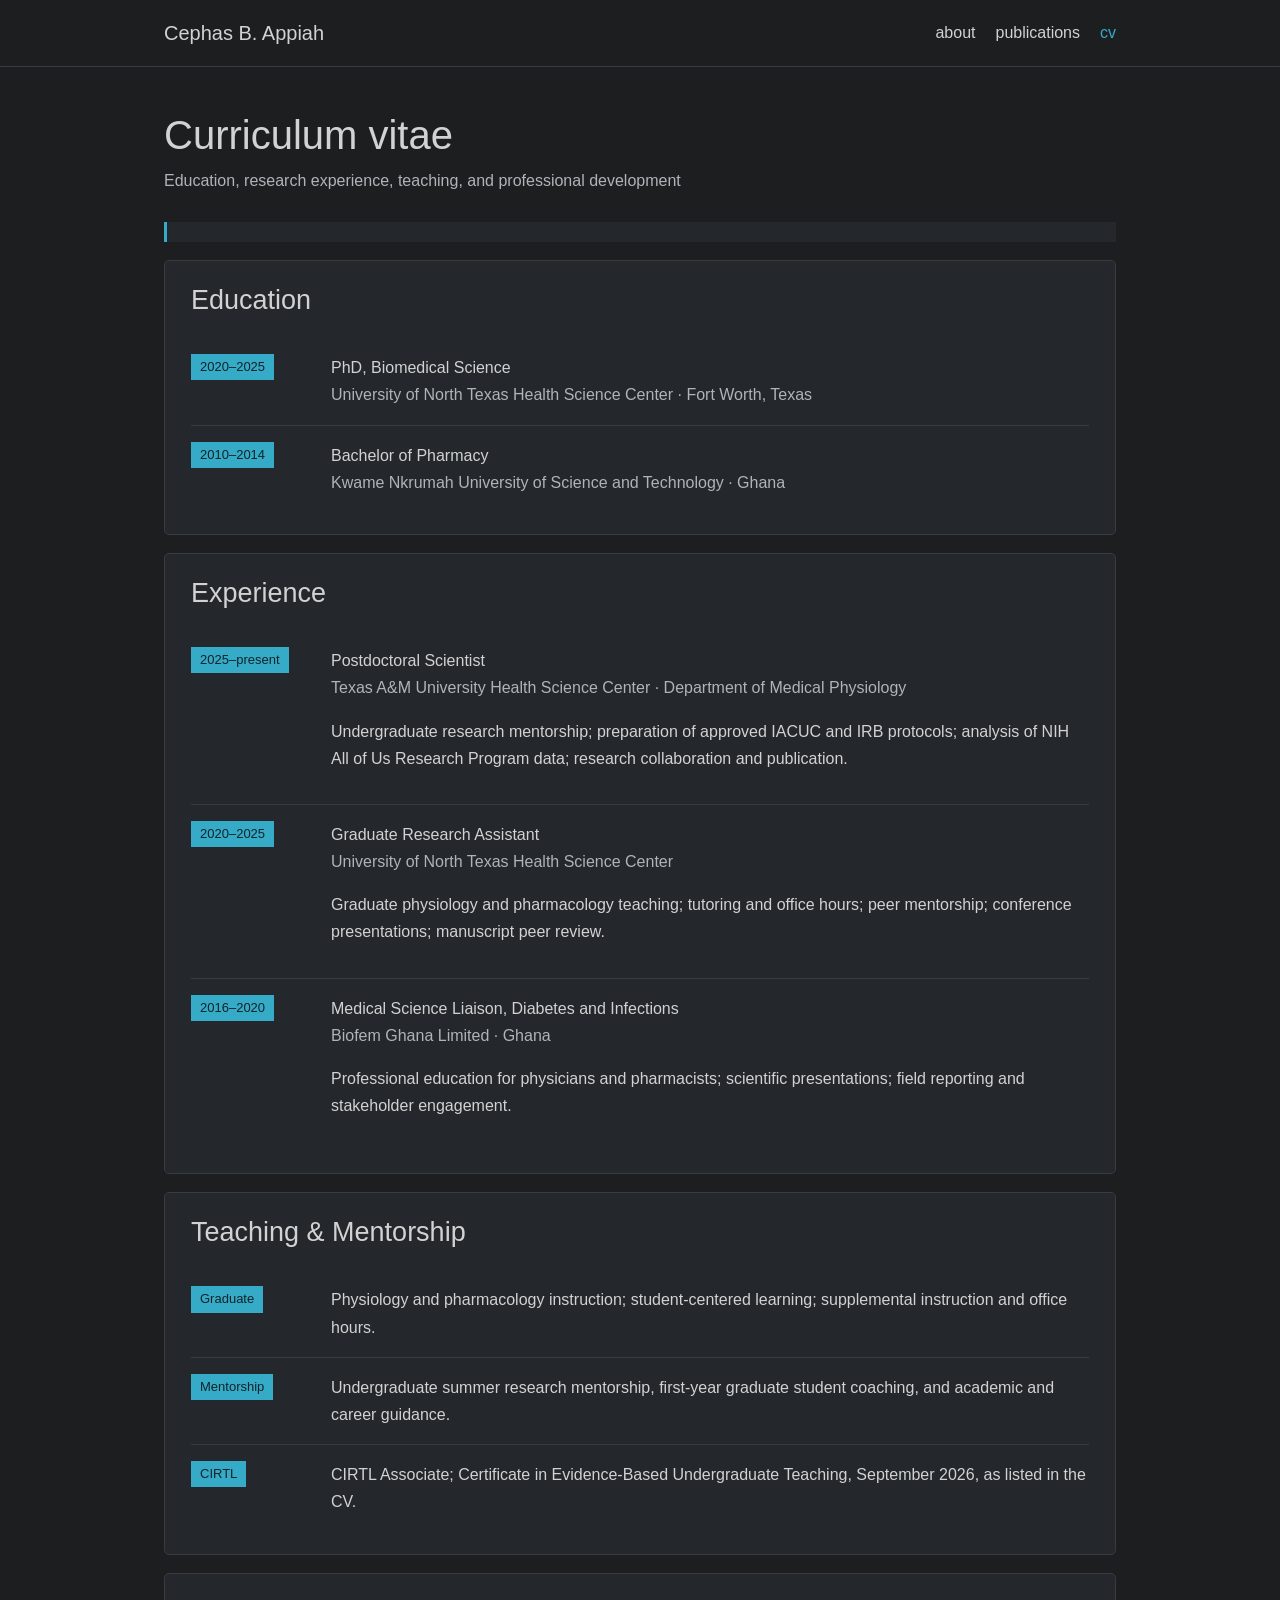
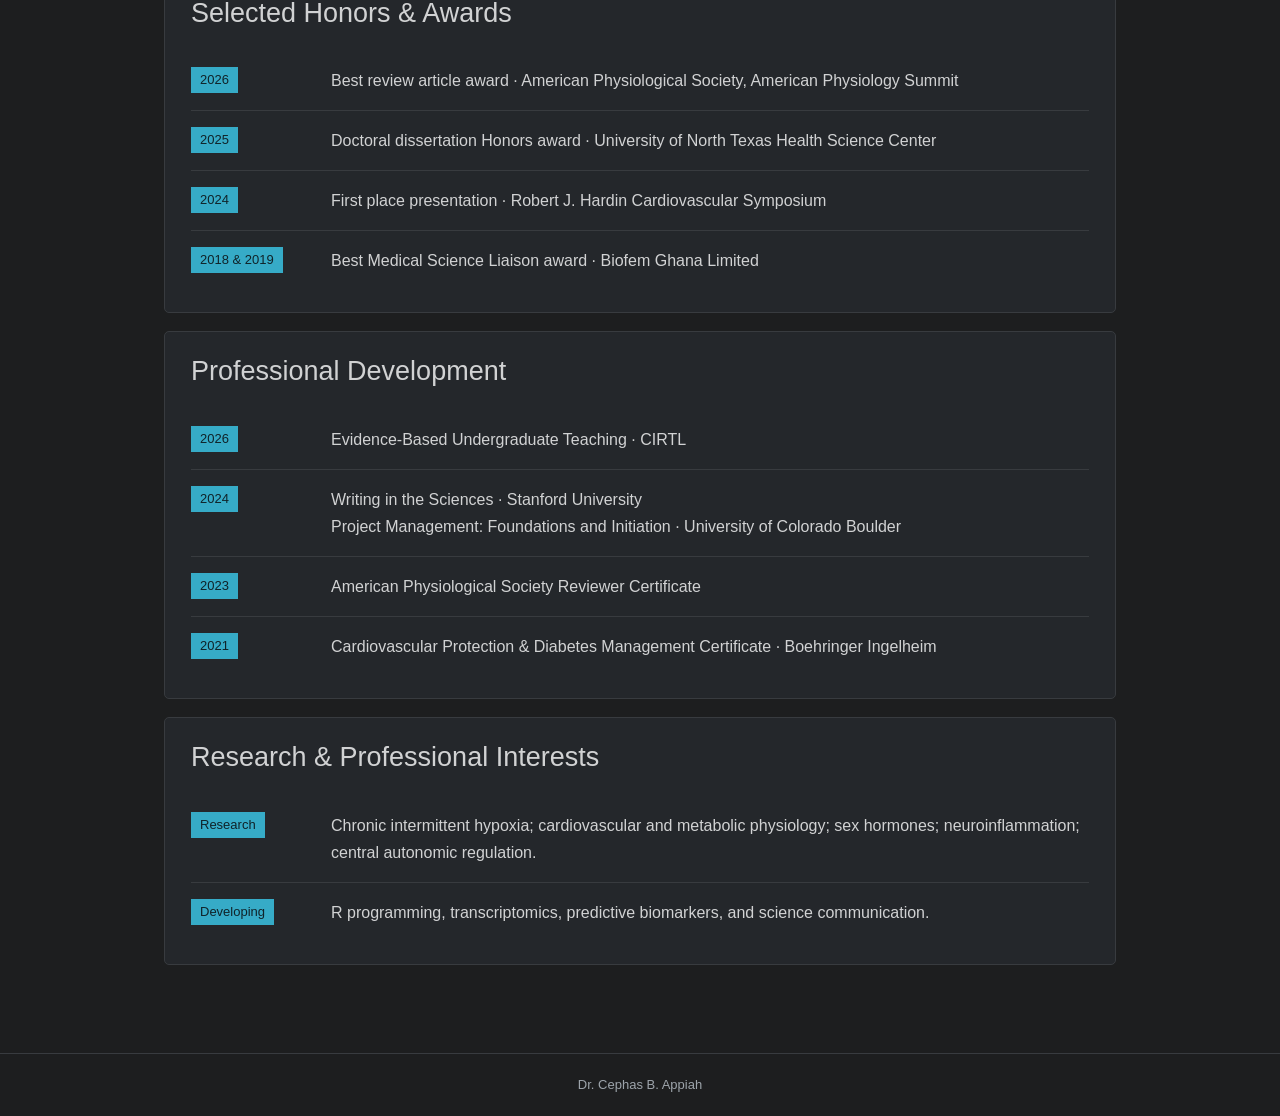
==== commit 24f101c3: "Update cv.html" ====
--- a/cv.html
+++ b/cv.html
@@ -1 +1 @@
-<!doctype html><html lang="en"><head><meta charset="utf-8"><meta name="viewport" content="width=device-width, initial-scale=1"><title>CV | Cephas B. Appiah</title><link rel="stylesheet" href="style.css"></head><body><header><div class="bar"><a class="brand" href="index.html">Cephas B. Appiah</a><nav aria-label="Main navigation"><a href="index.html" >about</a><a href="publications.html" >publications</a><a href="cv.html" aria-current="page">cv</a></nav></div></header><main><h1>Curriculum vitae</h1><p class="subtitle">Education, research experience, teaching, and professional development</p><p class="note"></p><section class="card"><h2>Education</h2><div class="entry"><span class="year">2020–2025</span><div>PhD, Biomedical Science<br><span class="muted">University of North Texas Health Science Center · Fort Worth, Texas</span></div></div><div class="entry"><span class="year">2010–2014</span><div>Bachelor of Pharmacy<br><span class="muted">Kwame Nkrumah University of Science and Technology · Ghana</span></div></div></section><section class="card"><h2>Experience</h2><div class="entry"><span class="year">2025–present</span><div>Postdoctoral Scientist<br><span class="muted">Texas A&amp;M University Health Science Center · Department of Medical Physiology</span><p>Undergraduate research mentorship; preparation of approved IACUC and IRB protocols; analysis of NIH All of Us Research Program data; research collaboration and publication.</p></div></div><div class="entry"><span class="year">2020–2025</span><div>Graduate Research Assistant<br><span class="muted">University of North Texas Health Science Center</span><p>Graduate physiology and pharmacology teaching; tutoring and office hours; peer mentorship; conference presentations; manuscript peer review.</p></div></div><div class="entry"><span class="year">2016–2020</span><div>Medical Science Liaison, Diabetes and Infections<br><span class="muted">Biofem Ghana Limited · Ghana</span><p>Professional education for physicians and pharmacists; scientific presentations; field reporting and stakeholder engagement.</p></div></div></section><section class="card"><h2>Teaching &amp; Mentorship</h2><div class="entry"><span class="year">Graduate</span><div>Physiology and pharmacology instruction; student-centered learning; supplemental instruction and office hours.</div></div><div class="entry"><span class="year">Mentorship</span><div>Undergraduate summer research mentorship, first-year graduate student coaching, and academic and career guidance.</div></div><div class="entry"><span class="year">CIRTL</span><div>CIRTL Associate; Certificate in Evidence-Based Undergraduate Teaching, September 2026, as listed in the CV.</div></div></section><section class="card"><h2>Selected Honors &amp; Awards</h2><div class="entry"><span class="year">2026</span><div>Best review article award · American Physiological Society, American Physiology Summit</div></div><div class="entry"><span class="year">2025</span><div>Doctoral dissertation Honors award · University of North Texas Health Science Center</div></div><div class="entry"><span class="year">2024</span><div>First place presentation · Robert J. Hardin Cardiovascular Symposium</div></div><div class="entry"><span class="year">2018 &amp; 2019</span><div>Best Medical Science Liaison award · Biofem Ghana Limited</div></div></section><section class="card"><h2>Professional Development</h2><div class="entry"><span class="year">2026</span><div>Evidence-Based Undergraduate Teaching · CIRTL</div></div><div class="entry"><span class="year">2024</span><div>Writing in the Sciences · Stanford University<br>Project Management: Foundations and Initiation · University of Colorado Boulder</div></div><div class="entry"><span class="year">2023</span><div>American Physiological Society Reviewer Certificate</div></div><div class="entry"><span class="year">2021</span><div>Cardiovascular Protection &amp; Diabetes Management Certificate · Boehringer Ingelheim</div></div></section><section class="card"><h2>Research &amp; Professional Interests</h2><div class="entry"><span class="year">Research</span><div>Chronic intermittent hypoxia; cardiovascular and metabolic physiology; sex hormones; neuroinflammation; central autonomic regulation.</div></div><div class="entry"><span class="year">Developing</span><div>R programming, transcriptomics, predictive biomarkers, and science communication. These interests reflect information shared in conversation rather than credentials listed in the CV.</div></div></section></main><footer>Cephas B. Appiah </footer></body></html>
+<!doctype html><html lang="en"><head><meta charset="utf-8"><meta name="viewport" content="width=device-width, initial-scale=1"><title>CV | Cephas B. Appiah</title><link rel="stylesheet" href="style.css"></head><body><header><div class="bar"><a class="brand" href="index.html">Cephas B. Appiah</a><nav aria-label="Main navigation"><a href="index.html" >about</a><a href="publications.html" >publications</a><a href="cv.html" aria-current="page">cv</a></nav></div></header><main><h1>Curriculum vitae</h1><p class="subtitle">Education, research experience, teaching, and professional development</p><p class="note"></p><section class="card"><h2>Education</h2><div class="entry"><span class="year">2020–2025</span><div>PhD, Biomedical Science<br><span class="muted">University of North Texas Health Science Center · Fort Worth, Texas</span></div></div><div class="entry"><span class="year">2010–2014</span><div>Bachelor of Pharmacy<br><span class="muted">Kwame Nkrumah University of Science and Technology · Ghana</span></div></div></section><section class="card"><h2>Experience</h2><div class="entry"><span class="year">2025–present</span><div>Postdoctoral Scientist<br><span class="muted">Texas A&amp;M University Health Science Center · Department of Medical Physiology</span><p>Undergraduate research mentorship; preparation of approved IACUC and IRB protocols; analysis of NIH All of Us Research Program data; research collaboration and publication.</p></div></div><div class="entry"><span class="year">2020–2025</span><div>Graduate Research Assistant<br><span class="muted">University of North Texas Health Science Center</span><p>Graduate physiology and pharmacology teaching; tutoring and office hours; peer mentorship; conference presentations; manuscript peer review.</p></div></div><div class="entry"><span class="year">2016–2020</span><div>Medical Science Liaison, Diabetes and Infections<br><span class="muted">Biofem Ghana Limited · Ghana</span><p>Professional education for physicians and pharmacists; scientific presentations; field reporting and stakeholder engagement.</p></div></div></section><section class="card"><h2>Teaching &amp; Mentorship</h2><div class="entry"><span class="year">Graduate</span><div>Physiology and pharmacology instruction; student-centered learning; supplemental instruction and office hours.</div></div><div class="entry"><span class="year">Mentorship</span><div>Undergraduate summer research mentorship, first-year graduate student coaching, and academic and career guidance.</div></div><div class="entry"><span class="year">CIRTL</span><div>CIRTL Associate; Certificate in Evidence-Based Undergraduate Teaching, September 2026, as listed in the CV.</div></div></section><section class="card"><h2>Selected Honors &amp; Awards</h2><div class="entry"><span class="year">2026</span><div>Best review article award · American Physiological Society, American Physiology Summit</div></div><div class="entry"><span class="year">2025</span><div>Doctoral dissertation Honors award · University of North Texas Health Science Center</div></div><div class="entry"><span class="year">2024</span><div>First place presentation · Robert J. Hardin Cardiovascular Symposium</div></div><div class="entry"><span class="year">2018 &amp; 2019</span><div>Best Medical Science Liaison award · Biofem Ghana Limited</div></div></section><section class="card"><h2>Professional Development</h2><div class="entry"><span class="year">2026</span><div>Evidence-Based Undergraduate Teaching · CIRTL</div></div><div class="entry"><span class="year">2024</span><div>Writing in the Sciences · Stanford University<br>Project Management: Foundations and Initiation · University of Colorado Boulder</div></div><div class="entry"><span class="year">2023</span><div>American Physiological Society Reviewer Certificate</div></div><div class="entry"><span class="year">2021</span><div>Cardiovascular Protection &amp; Diabetes Management Certificate · Boehringer Ingelheim</div></div></section><section class="card"><h2>Research &amp; Professional Interests</h2><div class="entry"><span class="year">Research</span><div>Chronic intermittent hypoxia; cardiovascular and metabolic physiology; sex hormones; neuroinflammation; central autonomic regulation.</div></div><div class="entry"><span class="year">Developing</span><div>R programming, transcriptomics, predictive biomarkers, and science communication. </div></div></section></main><footer>Dr. Cephas B. Appiah </footer></body></html>
